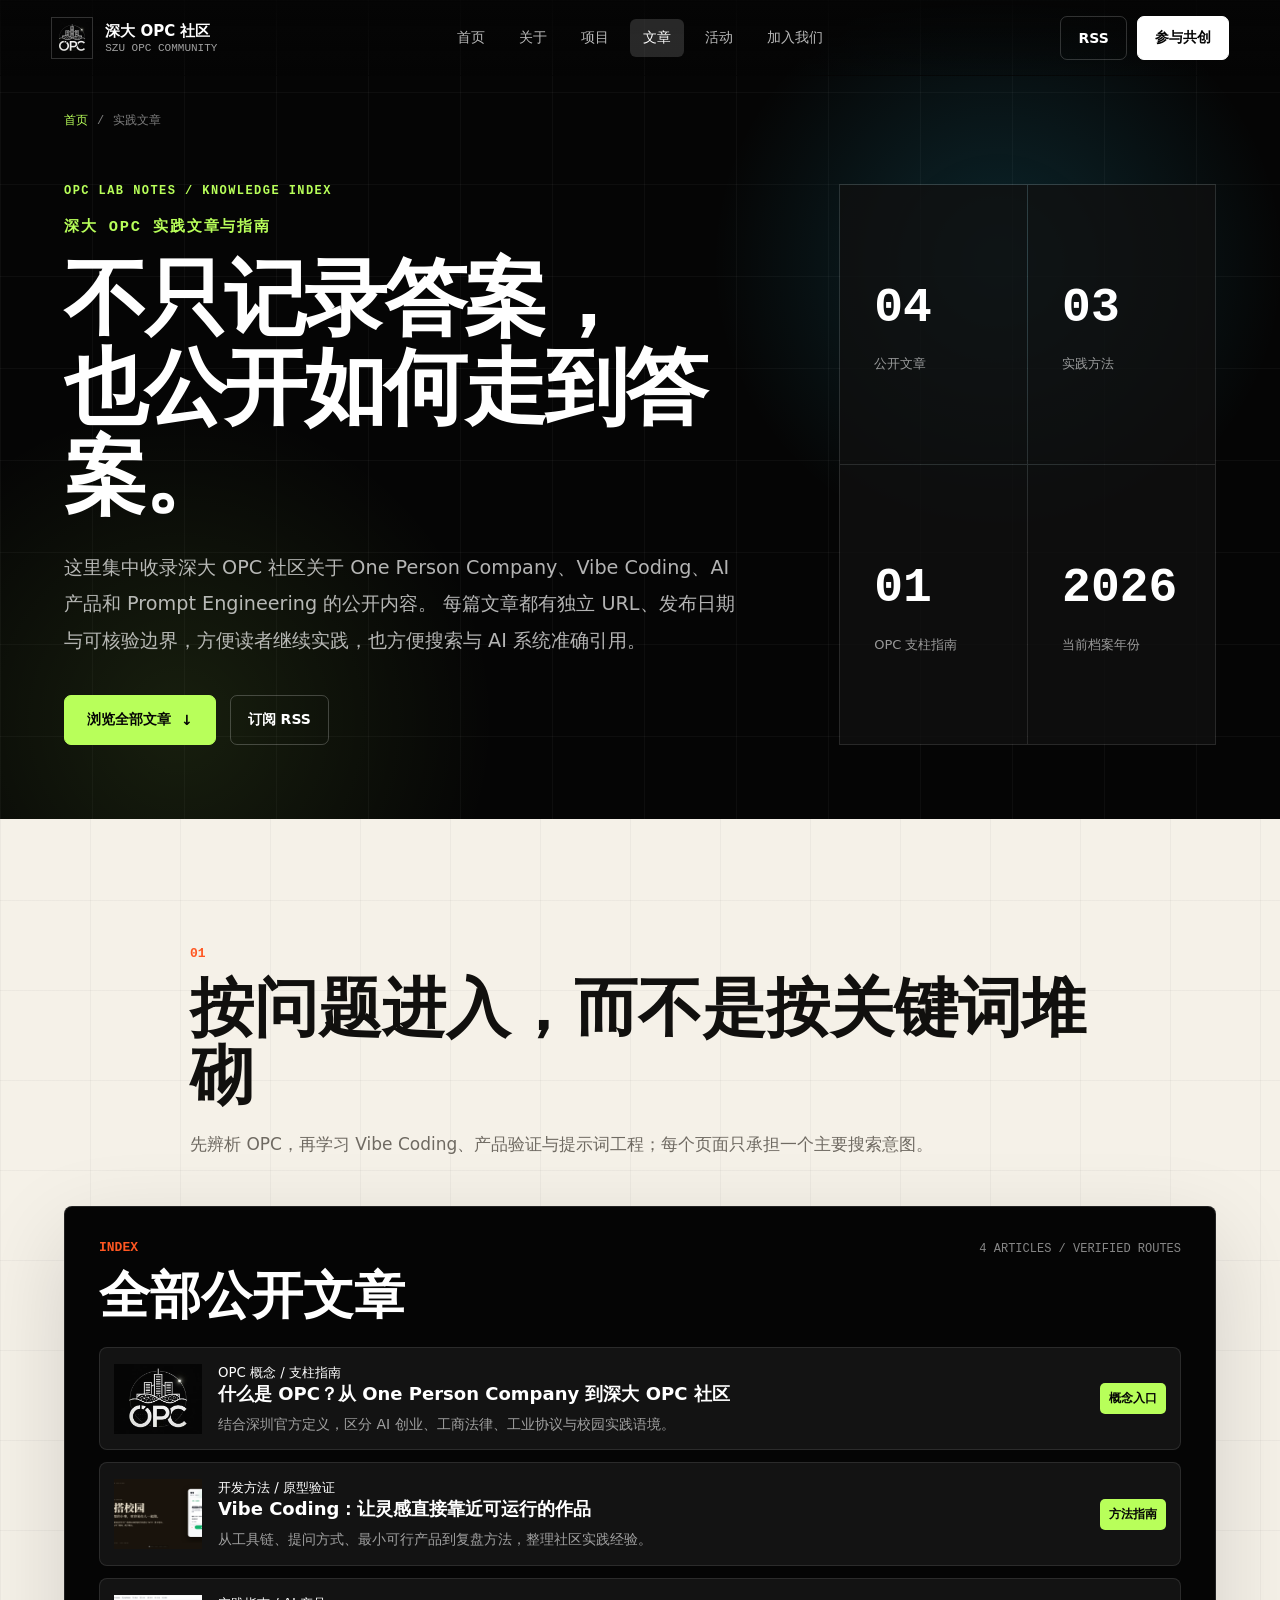
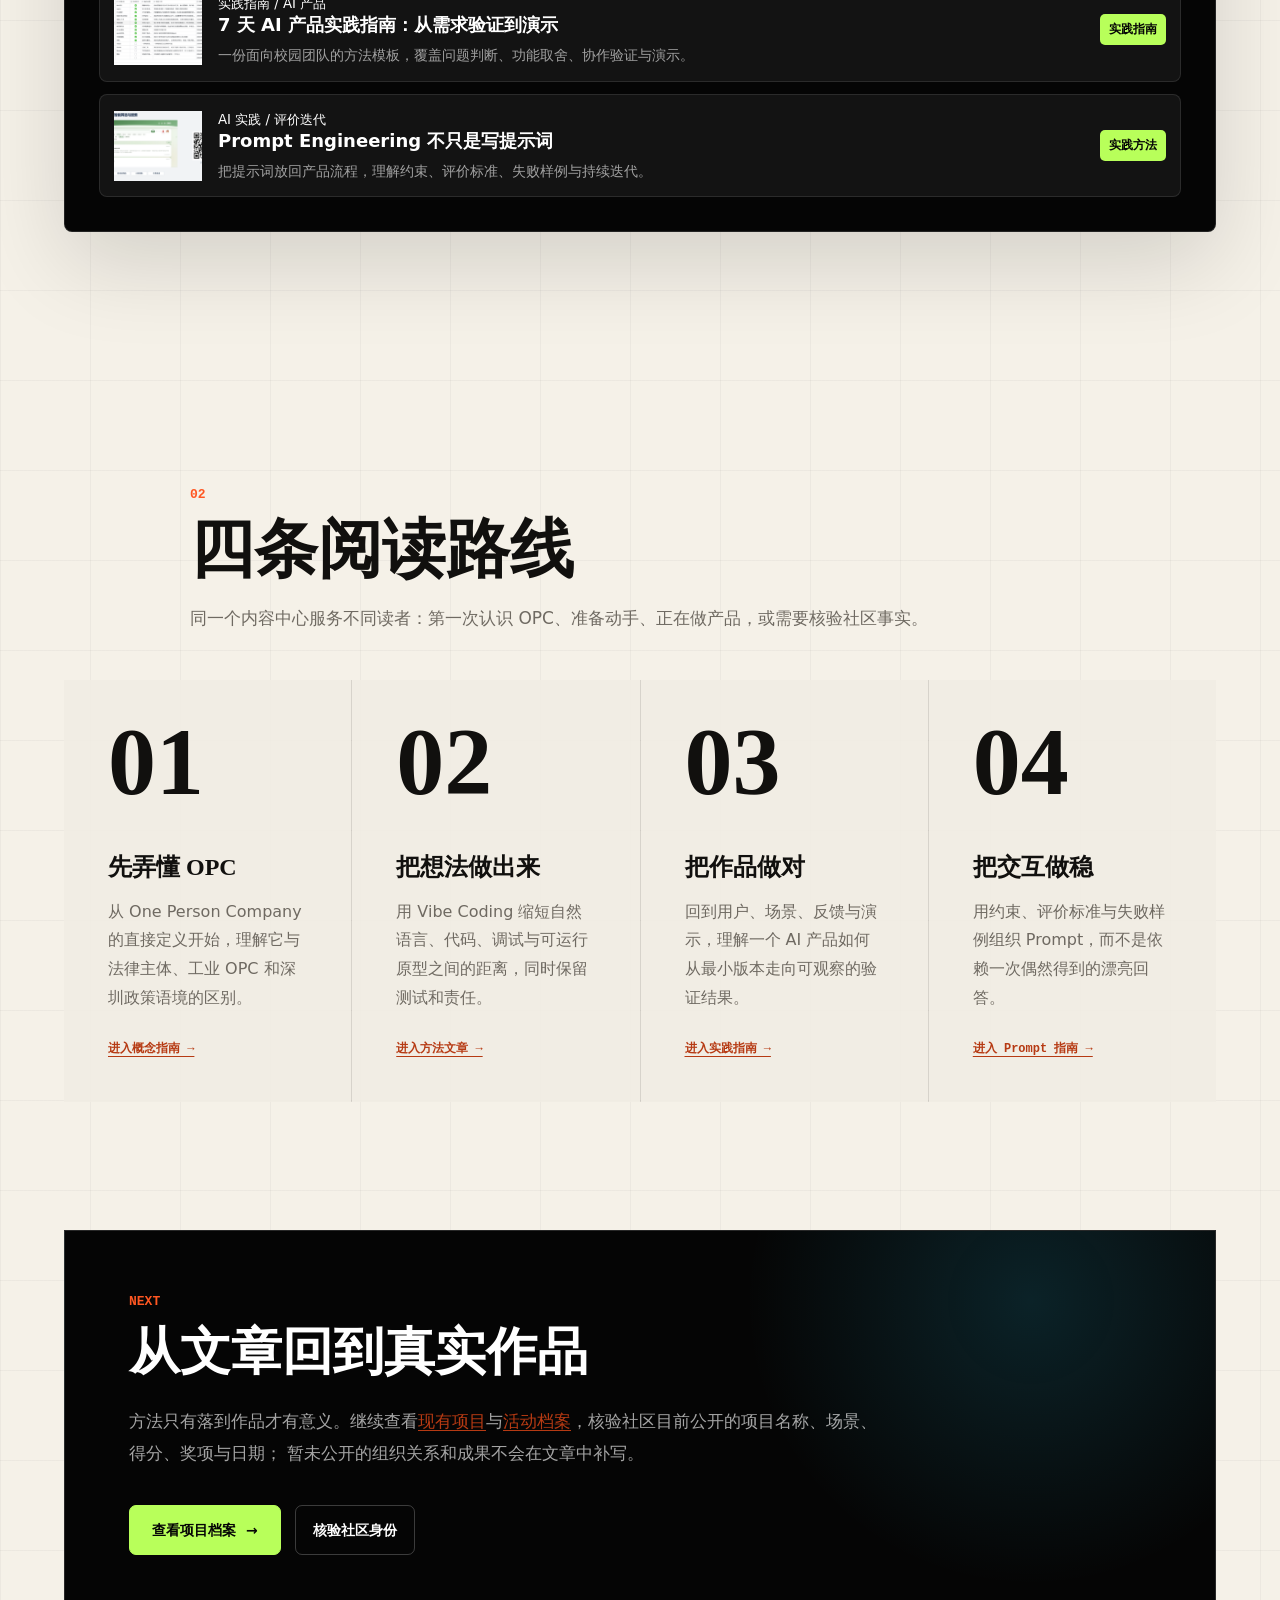
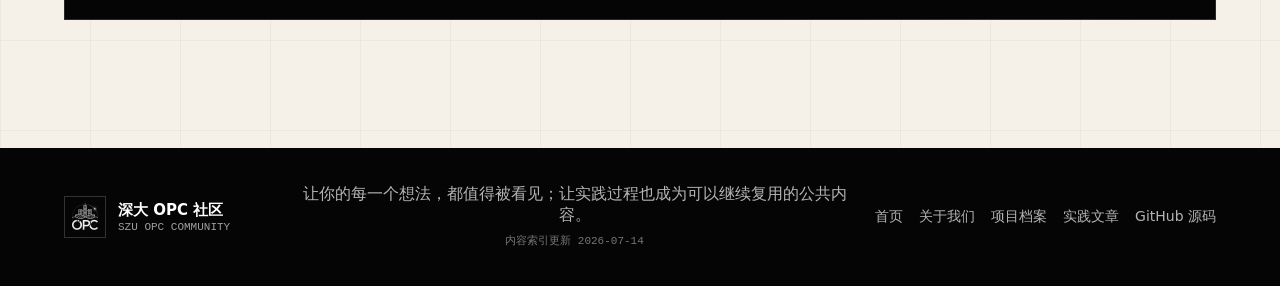
==== articles/index.html @ be935fa4 "feat: expand OPC content authority" ====
<!doctype html>
<html lang="zh-CN">
  <head>
    <meta charset="UTF-8" />
    <meta name="viewport" content="width=device-width, initial-scale=1.0" />
    <meta
      name="description"
      content="深大 OPC 社区实践文章与指南，集中收录 One Person Company、Vibe Coding、AI 产品实践、Prompt Engineering 与校园科创内容。"
    />
    <meta
      name="robots"
      content="index, follow, max-image-preview:large, max-snippet:-1, max-video-preview:-1"
    />
    <meta name="author" content="深大 OPC 社区" />
    <title>深大 OPC 实践文章｜One Person Company、Vibe Coding 与 AI 项目</title>
    <link rel="canonical" href="https://szu-opc.pages.dev/articles/" />
    <link rel="alternate" hreflang="zh-CN" href="https://szu-opc.pages.dev/articles/" />
    <link rel="alternate" hreflang="x-default" href="https://szu-opc.pages.dev/articles/" />
    <link rel="icon" href="../LOGO.jpg" type="image/jpeg" />
    <link rel="manifest" href="../manifest.webmanifest" />
    <link rel="alternate" type="application/rss+xml" title="深大 OPC 社区文章" href="../feed.xml" />

    <meta property="og:type" content="website" />
    <meta property="og:locale" content="zh_CN" />
    <meta property="og:site_name" content="深大 OPC 社区" />
    <meta property="og:title" content="深大 OPC 实践文章｜One Person Company、Vibe Coding 与 AI 项目" />
    <meta
      property="og:description"
      content="从 OPC 概念、Vibe Coding 方法到 AI 产品实践，按主题浏览深大 OPC 社区的可引用内容。"
    />
    <meta property="og:url" content="https://szu-opc.pages.dev/articles/" />
    <meta property="og:image" content="https://szu-opc.pages.dev/LOGO.jpg" />
    <meta property="og:image:width" content="640" />
    <meta property="og:image:height" content="640" />
    <meta property="og:image:alt" content="深大 OPC 社区品牌标识" />

    <meta name="twitter:card" content="summary" />
    <meta name="twitter:title" content="深大 OPC 实践文章与指南" />
    <meta
      name="twitter:description"
      content="One Person Company、Vibe Coding、AI 产品实践与 Prompt Engineering 的深大 OPC 内容中心。"
    />
    <meta name="twitter:image" content="https://szu-opc.pages.dev/LOGO.jpg" />
    <meta name="twitter:image:alt" content="深大 OPC 社区品牌标识" />

    <script type="application/ld+json">
      {
        "@context": "https://schema.org",
        "@graph": [
          {
            "@type": "Organization",
            "@id": "https://szu-opc.pages.dev/#organization",
            "name": "深大 OPC 社区",
            "alternateName": ["深圳大学 OPC 社区", "深大 OPC", "SZU OPC Community"],
            "url": "https://szu-opc.pages.dev/",
            "logo": {
              "@type": "ImageObject",
              "url": "https://szu-opc.pages.dev/LOGO.jpg",
              "width": 640,
              "height": 640
            }
          },
          {
            "@type": "WebSite",
            "@id": "https://szu-opc.pages.dev/#website",
            "url": "https://szu-opc.pages.dev/",
            "name": "深大 OPC 社区",
            "publisher": { "@id": "https://szu-opc.pages.dev/#organization" },
            "inLanguage": "zh-CN"
          },
          {
            "@type": "CollectionPage",
            "@id": "https://szu-opc.pages.dev/articles/#webpage",
            "url": "https://szu-opc.pages.dev/articles/",
            "name": "深大 OPC 实践文章｜One Person Company、Vibe Coding 与 AI 项目",
            "description": "深大 OPC 社区关于 OPC 概念、Vibe Coding、AI 产品和 Prompt Engineering 的文章索引。",
            "isPartOf": { "@id": "https://szu-opc.pages.dev/#website" },
            "about": { "@id": "https://szu-opc.pages.dev/#organization" },
            "mainEntity": { "@id": "https://szu-opc.pages.dev/articles/#article-list" },
            "breadcrumb": { "@id": "https://szu-opc.pages.dev/articles/#breadcrumb" },
            "dateModified": "2026-07-14",
            "inLanguage": "zh-CN"
          },
          {
            "@type": "ItemList",
            "@id": "https://szu-opc.pages.dev/articles/#article-list",
            "name": "深大 OPC 社区公开文章",
            "numberOfItems": 4,
            "itemListOrder": "https://schema.org/ItemListOrderDescending",
            "itemListElement": [
              {
                "@type": "ListItem",
                "position": 1,
                "url": "https://szu-opc.pages.dev/articles/what-is-opc",
                "name": "什么是 OPC？从 One Person Company 到深大 OPC 社区"
              },
              {
                "@type": "ListItem",
                "position": 2,
                "url": "https://szu-opc.pages.dev/articles/vibe-coding",
                "name": "Vibe Coding：让灵感直接靠近可运行的作品"
              },
              {
                "@type": "ListItem",
                "position": 3,
                "url": "https://szu-opc.pages.dev/articles/ai-product-7-days",
                "name": "7 天 AI 产品实践指南：从需求验证到演示"
              },
              {
                "@type": "ListItem",
                "position": 4,
                "url": "https://szu-opc.pages.dev/articles/prompt-engineering",
                "name": "Prompt Engineering 不只是写提示词"
              }
            ]
          },
          {
            "@type": "BreadcrumbList",
            "@id": "https://szu-opc.pages.dev/articles/#breadcrumb",
            "itemListElement": [
              {
                "@type": "ListItem",
                "position": 1,
                "name": "首页",
                "item": "https://szu-opc.pages.dev/"
              },
              {
                "@type": "ListItem",
                "position": 2,
                "name": "实践文章",
                "item": "https://szu-opc.pages.dev/articles/"
              }
            ]
          }
        ]
      }
    </script>
    <link rel="stylesheet" href="../styles.css" />
  </head>
  <body>
    <a class="skip-link" href="#main-content">跳到主要内容</a>

    <header class="site-header subpage-header" data-elevated="false">
      <a class="brand" href="../" aria-label="返回深大 OPC 社区首页">
        <img src="../LOGO.jpg" alt="深大 OPC 社区 Logo" width="640" height="640" loading="eager" decoding="async" />
        <span>
          <strong>深大 OPC 社区</strong>
          <small>SZU OPC Community</small>
        </span>
      </a>
      <nav class="desktop-nav" aria-label="主导航">
        <a href="../">首页</a>
        <a href="../about">关于</a>
        <a href="../projects">项目</a>
        <a href="./" aria-current="page">文章</a>
        <a href="../events/szu-vibe-coding-hackathon-2026">活动</a>
        <a href="../#join">加入我们</a>
      </nav>
      <div class="header-actions">
        <a class="ghost-button" href="../feed.xml">RSS</a>
        <a class="solid-button" href="../#join">参与共创</a>
        <button class="menu-button" type="button" aria-label="打开菜单" data-menu-button>
          <span></span>
          <span></span>
        </button>
      </div>
    </header>

    <aside class="mobile-panel" aria-hidden="true" data-mobile-panel>
      <a href="../">首页</a>
      <a href="../about">关于深大 OPC</a>
      <a href="../projects">项目展示</a>
      <a href="./" aria-current="page">实践文章</a>
      <a href="../events/szu-vibe-coding-hackathon-2026">活动档案</a>
      <a href="../#join">加入我们</a>
    </aside>

    <main class="subpage-main" id="main-content">
      <section class="subpage-hero section-dark">
        <div class="content-shell">
          <nav class="breadcrumb" aria-label="面包屑导航">
            <a href="../">首页</a>
            <span aria-hidden="true">/</span>
            <span aria-current="page">实践文章</span>
          </nav>

          <div class="subpage-hero-grid">
            <div class="subpage-hero-copy reveal">
              <p class="hero-eyebrow">OPC LAB NOTES / KNOWLEDGE INDEX</p>
              <h1>
                <span class="subpage-title-label">深大 OPC 实践文章与指南</span>
                不只记录答案，<br />也公开如何走到答案。
              </h1>
              <p>
                这里集中收录深大 OPC 社区关于 One Person Company、Vibe Coding、AI 产品和 Prompt Engineering 的公开内容。
                每篇文章都有独立 URL、发布日期与可核验边界，方便读者继续实践，也方便搜索与 AI 系统准确引用。
              </p>
              <div class="hero-actions">
                <a class="primary-cta" href="#article-list">浏览全部文章 <span aria-hidden="true">↓</span></a>
                <a class="secondary-cta" href="../feed.xml">订阅 RSS</a>
              </div>
            </div>

            <dl class="hero-stats fact-grid reveal" aria-label="内容中心数据">
              <div><dt>04</dt><dd>公开文章</dd></div>
              <div><dt>03</dt><dd>实践方法</dd></div>
              <div><dt>01</dt><dd>OPC 支柱指南</dd></div>
              <div><dt>2026</dt><dd>当前档案年份</dd></div>
            </dl>
          </div>
        </div>
      </section>

      <section class="section content-shell" id="article-list" aria-labelledby="article-list-heading">
        <div class="section-heading reveal">
          <span class="section-number">01</span>
          <h2 id="article-list-heading">按问题进入，而不是按关键词堆砌</h2>
          <p>先辨析 OPC，再学习 Vibe Coding、产品验证与提示词工程；每个页面只承担一个主要搜索意图。</p>
        </div>

        <div class="posts-panel article-index-panel reveal">
          <div class="panel-heading">
            <div>
              <span class="section-number">INDEX</span>
              <h2>全部公开文章</h2>
            </div>
            <span class="panel-label">4 ARTICLES / VERIFIED ROUTES</span>
          </div>
          <div class="post-list">
            <article>
              <a class="post-card" href="./what-is-opc">
                <img src="../LOGO.jpg" alt="什么是 OPC 概念指南封面" width="640" height="640" loading="lazy" decoding="async" />
                <div>
                  <small>OPC 概念 / 支柱指南</small>
                  <h3>什么是 OPC？从 One Person Company 到深大 OPC 社区</h3>
                  <p>结合深圳官方定义，区分 AI 创业、工商法律、工业协议与校园实践语境。</p>
                </div>
                <span class="post-detail-link">概念入口</span>
              </a>
            </article>
            <article>
              <a class="post-card" href="./vibe-coding">
                <img src="../assets/project-justice.png" alt="Vibe Coding 实践文章配图" width="1080" height="608" loading="lazy" decoding="async" />
                <div>
                  <small>开发方法 / 原型验证</small>
                  <h3>Vibe Coding：让灵感直接靠近可运行的作品</h3>
                  <p>从工具链、提问方式、最小可行产品到复盘方法，整理社区实践经验。</p>
                </div>
                <span class="post-detail-link">方法指南</span>
              </a>
            </article>
            <article>
              <a class="post-card" href="./ai-product-7-days">
                <img src="../assets/project-hackathon-overview.png" alt="7 天 AI 产品实践指南配图" width="1080" height="611" loading="lazy" decoding="async" />
                <div>
                  <small>实践指南 / AI 产品</small>
                  <h3>7 天 AI 产品实践指南：从需求验证到演示</h3>
                  <p>一份面向校园团队的方法模板，覆盖问题判断、功能取舍、协作验证与演示。</p>
                </div>
                <span class="post-detail-link">实践指南</span>
              </a>
            </article>
            <article>
              <a class="post-card" href="./prompt-engineering">
                <img src="../assets/project-rss.png" alt="Prompt Engineering 实践文章配图" width="1080" height="571" loading="lazy" decoding="async" />
                <div>
                  <small>AI 实践 / 评价迭代</small>
                  <h3>Prompt Engineering 不只是写提示词</h3>
                  <p>把提示词放回产品流程，理解约束、评价标准、失败样例与持续迭代。</p>
                </div>
                <span class="post-detail-link">实践方法</span>
              </a>
            </article>
          </div>
        </div>
      </section>

      <section class="section content-shell" aria-labelledby="route-heading">
        <div class="section-heading reveal">
          <span class="section-number">02</span>
          <h2 id="route-heading">四条阅读路线</h2>
          <p>同一个内容中心服务不同读者：第一次认识 OPC、准备动手、正在做产品，或需要核验社区事实。</p>
        </div>
        <div class="meaning-grid route-grid reveal">
          <article>
            <span>01</span>
            <h3>先弄懂 OPC</h3>
            <p>从 One Person Company 的直接定义开始，理解它与法律主体、工业 OPC 和深圳政策语境的区别。</p>
            <a href="./what-is-opc">进入概念指南 →</a>
          </article>
          <article>
            <span>02</span>
            <h3>把想法做出来</h3>
            <p>用 Vibe Coding 缩短自然语言、代码、调试与可运行原型之间的距离，同时保留测试和责任。</p>
            <a href="./vibe-coding">进入方法文章 →</a>
          </article>
          <article>
            <span>03</span>
            <h3>把作品做对</h3>
            <p>回到用户、场景、反馈与演示，理解一个 AI 产品如何从最小版本走向可观察的验证结果。</p>
            <a href="./ai-product-7-days">进入实践指南 →</a>
          </article>
          <article>
            <span>04</span>
            <h3>把交互做稳</h3>
            <p>用约束、评价标准与失败样例组织 Prompt，而不是依赖一次偶然得到的漂亮回答。</p>
            <a href="./prompt-engineering">进入 Prompt 指南 →</a>
          </article>
        </div>
      </section>

      <section class="section content-shell subpage-cta" aria-labelledby="evidence-heading">
        <div class="editorial-content reveal">
          <span class="section-number">NEXT</span>
          <h2 id="evidence-heading">从文章回到真实作品</h2>
          <p>
            方法只有落到作品才有意义。继续查看<a href="../projects">现有项目</a>与<a href="../events/szu-vibe-coding-hackathon-2026">活动档案</a>，核验社区目前公开的项目名称、场景、得分、奖项与日期；
            暂未公开的组织关系和成果不会在文章中补写。
          </p>
          <div class="hero-actions">
            <a class="primary-cta" href="../projects">查看项目档案 <span aria-hidden="true">→</span></a>
            <a class="secondary-cta" href="../about">核验社区身份</a>
          </div>
        </div>
      </section>
    </main>

    <footer class="site-footer">
      <a class="brand footer-brand" href="../" aria-label="返回深大 OPC 社区首页">
        <img src="../LOGO.jpg" alt="深大 OPC 社区 Logo" width="640" height="640" loading="lazy" decoding="async" />
        <span>
          <strong>深大 OPC 社区</strong>
          <small>SZU OPC Community</small>
        </span>
      </a>
      <p>
        让你的每一个想法，都值得被看见；让实践过程也成为可以继续复用的公共内容。<br />
        <small>内容索引更新 <time datetime="2026-07-14">2026-07-14</time></small>
      </p>
      <div class="footer-links">
        <a href="../">首页</a>
        <a href="../about">关于我们</a>
        <a href="../projects">项目档案</a>
        <a href="./" aria-current="page">实践文章</a>
        <a href="https://github.com/Magnum854/-OPC-" rel="external">GitHub 源码</a>
      </div>
    </footer>
    <script src="../script.js"></script>
  </body>
</html>
---- styles.css ----
:root {
  --black: #050505;
  --ink: #11100e;
  --graphite: #1e1e1e;
  --muted: #6f6a62;
  --paper: #f5f1e8;
  --paper-deep: #e8ded0;
  --white: #ffffff;
  --orange: #ff5722;
  --blue: #32d7ff;
  --green: #b8ff5a;
  --line: rgba(255, 255, 255, 0.16);
  --dark-line: rgba(5, 5, 5, 0.12);
  --shadow: 0 22px 70px rgba(0, 0, 0, 0.18);
  --serif: "Noto Serif SC", "Source Han Serif SC", "Songti SC", SimSun, serif;
  --sans: "Noto Sans SC", "Source Han Sans SC", "Microsoft YaHei", system-ui, sans-serif;
  --mono: "JetBrains Mono", "IBM Plex Mono", Consolas, monospace;
}

* {
  box-sizing: border-box;
}

html {
  scroll-behavior: smooth;
}

body {
  margin: 0;
  color: var(--ink);
  background: var(--paper);
  font-family: var(--sans);
  letter-spacing: 0;
}

body.modal-open {
  overflow: hidden;
}

a {
  color: inherit;
  text-decoration: none;
}

button,
input,
select,
textarea {
  font: inherit;
}

button {
  cursor: pointer;
}

svg {
  display: block;
  width: 20px;
  height: 20px;
  fill: none;
  stroke: currentColor;
  stroke-width: 1.8;
  stroke-linecap: round;
  stroke-linejoin: round;
}

.site-header {
  position: fixed;
  top: 0;
  left: 0;
  right: 0;
  z-index: 30;
  display: flex;
  align-items: center;
  justify-content: space-between;
  height: 76px;
  padding: 0 clamp(18px, 4vw, 56px);
  color: var(--white);
  background: linear-gradient(180deg, rgba(5, 5, 5, 0.82), rgba(5, 5, 5, 0.2));
  border-bottom: 1px solid transparent;
  transition: background 180ms ease, border-color 180ms ease, backdrop-filter 180ms ease;
}

.site-header[data-elevated="true"] {
  background: rgba(5, 5, 5, 0.88);
  border-color: rgba(255, 255, 255, 0.12);
  backdrop-filter: blur(18px);
}

.brand {
  display: inline-flex;
  align-items: center;
  gap: 12px;
  min-width: 210px;
}

.brand img {
  width: 42px;
  height: 42px;
  object-fit: cover;
  border: 1px solid rgba(255, 255, 255, 0.18);
  background: var(--black);
}

.brand span {
  display: grid;
  gap: 2px;
}

.brand strong {
  font-size: 15px;
  font-weight: 650;
}

.brand small {
  color: rgba(255, 255, 255, 0.62);
  font: 11px/1 var(--mono);
  text-transform: uppercase;
}

.desktop-nav {
  display: flex;
  align-items: center;
  gap: 8px;
  color: rgba(255, 255, 255, 0.72);
  font-size: 14px;
}

.desktop-nav a {
  padding: 10px 13px;
  border-radius: 6px;
  transition: color 160ms ease, background 160ms ease;
}

.desktop-nav a:hover {
  color: var(--white);
  background: rgba(255, 255, 255, 0.08);
}

.desktop-nav a.active {
  color: var(--white);
  background: rgba(255, 255, 255, 0.14);
}

.header-actions {
  display: flex;
  align-items: center;
  justify-content: flex-end;
  gap: 10px;
  min-width: 210px;
}

.icon-button,
.menu-button {
  display: inline-grid;
  place-items: center;
  width: 42px;
  height: 42px;
  color: var(--white);
  background: rgba(255, 255, 255, 0.08);
  border: 1px solid rgba(255, 255, 255, 0.14);
  border-radius: 7px;
}

.ghost-button,
.solid-button,
.primary-cta,
.secondary-cta {
  display: inline-flex;
  align-items: center;
  justify-content: center;
  gap: 10px;
  min-height: 44px;
  padding: 0 17px;
  border-radius: 7px;
  font-size: 14px;
  font-weight: 650;
  white-space: nowrap;
  transition: transform 160ms ease, background 160ms ease, color 160ms ease, border-color 160ms ease;
}

.ghost-button {
  color: var(--white);
  border: 1px solid rgba(255, 255, 255, 0.18);
}

.solid-button,
.primary-cta {
  color: var(--black);
  background: var(--white);
  border: 1px solid var(--white);
}

.primary-cta:hover,
.secondary-cta:hover,
.solid-button:hover,
.ghost-button:hover {
  transform: translateY(-2px);
}

.primary-cta {
  min-height: 50px;
  padding: 0 22px;
  background: var(--green);
  border-color: var(--green);
}

.primary-cta.compact {
  min-height: 42px;
  padding: 0 15px;
  border: 0;
}

.secondary-cta {
  color: var(--white);
  border: 1px solid rgba(255, 255, 255, 0.22);
}

.secondary-cta.dark {
  color: var(--ink);
  border-color: var(--dark-line);
}

.menu-button {
  display: none;
  gap: 5px;
}

.menu-button span {
  display: block;
  width: 18px;
  height: 2px;
  background: currentColor;
}

.mobile-panel {
  position: fixed;
  top: 82px;
  left: 16px;
  right: 16px;
  z-index: 25;
  display: none;
  padding: 18px;
  color: var(--white);
  background: rgba(5, 5, 5, 0.94);
  border: 1px solid rgba(255, 255, 255, 0.14);
  border-radius: 8px;
  box-shadow: var(--shadow);
}

.mobile-panel a {
  display: block;
  padding: 14px 4px;
  border-bottom: 1px solid rgba(255, 255, 255, 0.1);
}

.mobile-panel a.active {
  color: var(--green);
  background: rgba(184, 255, 90, 0.08);
}

.mobile-panel a:last-child {
  border-bottom: 0;
}

.mobile-panel.open {
  display: block;
}

.section-dark {
  color: var(--white);
  background: var(--black);
}

.hero {
  position: relative;
  min-height: 100vh;
  overflow: hidden;
  padding: 124px clamp(18px, 5vw, 72px) 64px;
}

.hero::before {
  content: "";
  position: absolute;
  inset: 0;
  background:
    radial-gradient(circle at 78% 28%, rgba(50, 215, 255, 0.18), transparent 25%),
    radial-gradient(circle at 22% 72%, rgba(255, 87, 34, 0.11), transparent 28%),
    linear-gradient(rgba(255, 255, 255, 0.035) 1px, transparent 1px),
    linear-gradient(90deg, rgba(255, 255, 255, 0.035) 1px, transparent 1px);
  background-size: auto, auto, 92px 92px, 92px 92px;
  opacity: 0.85;
}

.network-canvas {
  position: absolute;
  inset: 0;
  width: 100%;
  height: 100%;
  opacity: 0.58;
}

.hero-grid {
  position: relative;
  z-index: 2;
  display: grid;
  grid-template-columns: minmax(0, 1fr) minmax(300px, 0.72fr);
  align-items: center;
  gap: clamp(34px, 7vw, 100px);
  max-width: 1320px;
  min-height: calc(100vh - 188px);
  margin: 0 auto;
}

.hero-copy h1 {
  max-width: 760px;
  margin: 0;
  font: 700 clamp(48px, 6.8vw, 98px) / 1.02 var(--serif);
}

.hero-eyebrow {
  margin: 0 0 18px !important;
  color: var(--green) !important;
  font: 700 12px/1.3 var(--mono) !important;
  letter-spacing: 0.12em;
  text-transform: uppercase;
}

.hero-copy h1 span {
  display: block;
  white-space: nowrap;
}

.hero-copy h1 .hero-brand-line {
  margin-bottom: 14px;
  color: var(--green);
  font: 700 0.36em/1.1 var(--mono);
  letter-spacing: 0.06em;
}

.hero-copy p {
  max-width: 720px;
  margin: 28px 0 0;
  color: rgba(255, 255, 255, 0.76);
  font-size: clamp(17px, 1.5vw, 21px);
  line-height: 1.9;
}

.hero-actions {
  display: flex;
  flex-wrap: wrap;
  gap: 14px;
  margin-top: 36px;
}

.hero-stats {
  display: grid;
  grid-template-columns: repeat(4, minmax(92px, 1fr));
  gap: 1px;
  max-width: 680px;
  margin: 58px 0 0;
  padding: 1px;
  background: rgba(255, 255, 255, 0.13);
}

.hero-stats div {
  padding: 18px;
  background: rgba(5, 5, 5, 0.72);
}

.hero-stats dt {
  font: 700 27px/1 var(--mono);
}

.hero-stats dd {
  margin: 8px 0 0;
  color: rgba(255, 255, 255, 0.56);
  font-size: 13px;
}

.hero-copy .stats-source {
  margin: 12px 0 0;
  color: rgba(255, 255, 255, 0.48);
  font: 11px/1.5 var(--mono);
}

.hero-mark {
  position: relative;
  display: grid;
  place-items: center;
  min-height: 480px;
}

.hero-mark img {
  position: relative;
  z-index: 4;
  width: min(74vw, 360px);
  height: min(74vw, 360px);
  object-fit: cover;
  border: 1px solid rgba(255, 255, 255, 0.16);
  box-shadow: 0 0 90px rgba(255, 255, 255, 0.08);
}

.orbit {
  position: absolute;
  border: 1px solid rgba(255, 255, 255, 0.22);
  border-radius: 50%;
  transform: rotate(-18deg);
}

.orbit-one {
  width: 480px;
  height: 240px;
  animation: orbitDrift 12s linear infinite;
}

.orbit-two {
  width: 360px;
  height: 580px;
  border-color: rgba(50, 215, 255, 0.22);
  animation: orbitDrift 16s linear infinite reverse;
}

.intro-strip {
  display: grid;
  grid-template-columns: 0.72fr 1.6fr auto;
  align-items: center;
  gap: 24px;
  padding: 24px clamp(18px, 5vw, 72px);
  background: var(--green);
}

.intro-strip p {
  margin: 0;
  font: 13px/1 var(--mono);
}

.intro-strip strong {
  font: 600 clamp(18px, 2.3vw, 31px) / 1.25 var(--serif);
}

.intro-strip a {
  padding: 12px 15px;
  color: var(--white);
  background: var(--black);
  border-radius: 6px;
  font-size: 14px;
}

.section {
  padding: clamp(76px, 10vw, 136px) clamp(18px, 5vw, 72px);
}

.paper-section {
  position: relative;
  overflow: hidden;
  background:
    radial-gradient(circle at 8% 28%, rgba(255, 87, 34, 0.12), transparent 26%),
    linear-gradient(rgba(5, 5, 5, 0.05) 1px, transparent 1px),
    linear-gradient(90deg, rgba(5, 5, 5, 0.05) 1px, transparent 1px),
    var(--paper);
  background-size: auto, 86px 86px, 86px 86px, auto;
}

.section-heading {
  max-width: 900px;
  margin: 0 auto 46px;
}

.section-number {
  display: block;
  margin-bottom: 15px;
  color: var(--orange);
  font: 700 13px/1 var(--mono);
}

.section-heading h2,
.board-top h2,
.panel-heading h2,
.join-copy h2 {
  margin: 0;
  font: 700 clamp(35px, 5vw, 72px) / 1.05 var(--serif);
}

.section-heading p,
.board-top p,
.join-copy p {
  max-width: 760px;
  margin: 18px 0 0;
  color: var(--muted);
  font-size: 17px;
  line-height: 1.9;
}

.section-text-link {
  display: inline-flex;
  align-items: center;
  gap: 8px;
  margin-top: 18px;
  color: var(--orange);
  font-weight: 700;
}

.entity-profile {
  display: grid;
  grid-template-columns: minmax(0, 1.2fr) minmax(360px, 0.8fr);
  gap: 1px;
  max-width: 1180px;
  margin: 0 auto 1px;
  background: var(--dark-line);
  border: 1px solid var(--dark-line);
}

.entity-answer,
.entity-profile dl {
  margin: 0;
  padding: clamp(26px, 4vw, 46px);
  background: rgba(255, 255, 255, 0.55);
}

.entity-answer > span {
  display: block;
  margin-bottom: 22px;
  color: var(--orange);
  font: 700 12px/1 var(--mono);
  letter-spacing: 0.08em;
  text-transform: uppercase;
}

.entity-answer p {
  max-width: 680px;
  margin: 0;
  font: 500 clamp(21px, 2.5vw, 34px)/1.55 var(--serif);
}

.entity-answer strong {
  font-weight: 800;
}

.entity-profile dl {
  display: grid;
  gap: 0;
}

.entity-profile dl div {
  display: grid;
  grid-template-columns: 112px 1fr;
  gap: 16px;
  padding: 14px 0;
  border-bottom: 1px solid var(--dark-line);
}

.entity-profile dl div:first-child {
  padding-top: 0;
}

.entity-profile dl div:last-child {
  padding-bottom: 0;
  border-bottom: 0;
}

.entity-profile dt {
  color: var(--muted);
  font: 12px/1.6 var(--mono);
}

.entity-profile dd {
  margin: 0;
  line-height: 1.6;
}

.entity-profile > a {
  grid-column: 1 / -1;
  display: flex;
  justify-content: space-between;
  padding: 17px 20px;
  color: var(--white);
  background: var(--black);
  font: 700 13px/1.3 var(--mono);
}

.meaning-grid {
  display: grid;
  grid-template-columns: repeat(3, 1fr);
  gap: 1px;
  max-width: 1180px;
  margin: 0 auto;
  background: var(--dark-line);
}

.meaning-grid article {
  min-height: 300px;
  padding: clamp(24px, 4vw, 44px);
  background: rgba(245, 241, 232, 0.88);
}

.meaning-grid span {
  display: block;
  margin-bottom: 52px;
  font: 700 96px/0.8 var(--serif);
}

.meaning-grid h3 {
  margin: 0;
  font: 700 24px/1.2 var(--serif);
}

.meaning-grid p {
  margin: 16px 0 0;
  color: var(--muted);
  line-height: 1.8;
}

.route-grid {
  grid-template-columns: repeat(4, minmax(0, 1fr));
}

.route-grid article {
  display: flex;
  flex-direction: column;
}

.route-grid a {
  margin-top: auto;
  padding-top: 28px;
  color: #b63a13;
  font: 750 12px/1.4 var(--mono);
  text-decoration: underline;
  text-decoration-thickness: 1px;
  text-underline-offset: 4px;
}

.flow-section {
  color: var(--white);
  background: var(--black);
}

.flow-section .section-heading p {
  color: rgba(255, 255, 255, 0.62);
}

.flow-line {
  display: grid;
  grid-template-columns: repeat(4, 1fr);
  gap: 1px;
  max-width: 1240px;
  margin: 0 auto;
  padding-left: 0;
  background: rgba(255, 255, 255, 0.16);
}

.flow-line article {
  position: relative;
  min-height: 330px;
  padding: 32px;
  background:
    linear-gradient(180deg, rgba(255, 255, 255, 0.055), rgba(255, 255, 255, 0.01)),
    var(--black);
}

.flow-line article::after {
  content: "";
  position: absolute;
  top: 32px;
  right: 32px;
  width: 12px;
  height: 12px;
  background: var(--green);
  border-radius: 50%;
  box-shadow: 0 0 28px var(--green);
}

.flow-line small {
  color: var(--blue);
  font: 13px/1 var(--mono);
}

.flow-line h3 {
  margin: 110px 0 0;
  font: 700 26px/1.18 var(--serif);
}

.flow-line p {
  margin: 16px 0 0;
  color: rgba(255, 255, 255, 0.62);
  line-height: 1.8;
}

.board-section {
  background:
    radial-gradient(circle at 78% 12%, rgba(50, 215, 255, 0.12), transparent 28%),
    linear-gradient(180deg, var(--black), #10100f);
}

.board-shell {
  max-width: 1320px;
  margin: 0 auto;
  padding: clamp(20px, 3.3vw, 42px);
  color: var(--white);
  background:
    linear-gradient(rgba(255, 255, 255, 0.045) 1px, transparent 1px),
    linear-gradient(90deg, rgba(255, 255, 255, 0.045) 1px, transparent 1px),
    #111;
  background-size: 56px 56px;
  border: 1px solid rgba(255, 255, 255, 0.12);
  border-radius: 8px;
  box-shadow: var(--shadow);
}

.board-top {
  display: flex;
  align-items: flex-start;
  justify-content: space-between;
  gap: 24px;
  margin-bottom: 30px;
}

.board-top p {
  color: rgba(255, 255, 255, 0.62);
}

.board-controls {
  display: grid;
  grid-template-columns: 1fr minmax(260px, 380px);
  gap: 16px;
  margin-bottom: 18px;
}

.filter-tabs {
  display: flex;
  flex-wrap: wrap;
  gap: 8px;
}

.filter-tabs button,
.tag-cloud span,
.demand-tags span,
.status {
  min-height: 34px;
  padding: 8px 11px;
  color: rgba(255, 255, 255, 0.72);
  background: rgba(255, 255, 255, 0.06);
  border: 1px solid rgba(255, 255, 255, 0.12);
  border-radius: 6px;
  font-size: 13px;
}

.filter-tabs button.active {
  color: var(--black);
  background: var(--green);
  border-color: var(--green);
}

.search-box {
  display: flex;
  align-items: center;
  gap: 10px;
  height: 44px;
  padding: 0 13px;
  color: rgba(255, 255, 255, 0.58);
  background: rgba(255, 255, 255, 0.08);
  border: 1px solid rgba(255, 255, 255, 0.12);
  border-radius: 7px;
}

.search-box input {
  width: 100%;
  color: var(--white);
  background: transparent;
  border: 0;
  outline: 0;
}

.search-box input::placeholder {
  color: rgba(255, 255, 255, 0.38);
}

.board-layout {
  display: grid;
  grid-template-columns: minmax(0, 1fr) 320px;
  gap: 18px;
}

.demand-feed {
  display: grid;
  gap: 12px;
}

.demand-card {
  display: grid;
  grid-template-columns: 52px minmax(0, 1fr);
  gap: 18px;
  padding: 18px;
  background: rgba(255, 255, 255, 0.07);
  border: 1px solid rgba(255, 255, 255, 0.12);
  border-radius: 8px;
  transition: transform 160ms ease, border-color 160ms ease, background 160ms ease;
}

.demand-card:hover {
  transform: translateY(-2px);
  border-color: rgba(184, 255, 90, 0.36);
  background: rgba(255, 255, 255, 0.1);
}

.vote-box {
  display: grid;
  justify-items: center;
  align-content: start;
  gap: 7px;
  color: rgba(255, 255, 255, 0.66);
  font: 700 13px/1 var(--mono);
}

.vote-box button {
  display: grid;
  place-items: center;
  width: 34px;
  height: 34px;
  color: inherit;
  background: rgba(255, 255, 255, 0.07);
  border: 1px solid rgba(255, 255, 255, 0.1);
  border-radius: 6px;
}

.vote-box button.liked {
  color: var(--black);
  background: var(--green);
}

.vote-box svg {
  width: 17px;
  height: 17px;
}

.demand-card h3 {
  margin: 0;
  font-size: 20px;
  line-height: 1.35;
}

.demand-card p {
  margin: 9px 0 0;
  color: rgba(255, 255, 255, 0.62);
  line-height: 1.7;
}

.demand-meta {
  display: flex;
  flex-wrap: wrap;
  gap: 10px;
  margin-top: 14px;
  color: rgba(255, 255, 255, 0.52);
  font-size: 13px;
}

.demand-tags {
  display: flex;
  flex-wrap: wrap;
  gap: 7px;
  margin-top: 15px;
}

.demand-tags span {
  min-height: auto;
  color: var(--green);
  background: rgba(184, 255, 90, 0.08);
  border-color: rgba(184, 255, 90, 0.18);
}

.board-sidebar {
  display: grid;
  align-content: start;
  gap: 14px;
}

.board-sidebar section {
  padding: 18px;
  background: rgba(255, 255, 255, 0.07);
  border: 1px solid rgba(255, 255, 255, 0.12);
  border-radius: 8px;
}

.board-sidebar h3 {
  margin: 0 0 14px;
  font-size: 17px;
}

.board-sidebar ol {
  display: grid;
  gap: 12px;
  margin: 0;
  padding-left: 18px;
  color: rgba(255, 255, 255, 0.68);
  line-height: 1.55;
}

.tag-cloud {
  display: flex;
  flex-wrap: wrap;
  gap: 8px;
}

.notice p {
  margin: 0;
  color: rgba(255, 255, 255, 0.62);
  line-height: 1.7;
}

.project-section {
  background: var(--paper);
}

.project-rail {
  display: grid;
  grid-template-columns: repeat(2, minmax(0, 1fr));
  gap: 22px;
  max-width: 1240px;
  margin: 0 auto;
}

.project-card {
  display: grid;
  grid-template-rows: auto 1fr;
  overflow: hidden;
  background: var(--white);
  border: 1px solid var(--dark-line);
  border-radius: 8px;
}

.project-card > div:last-child {
  padding: 22px;
}

.project-card small {
  color: var(--orange);
  font: 700 12px/1 var(--mono);
}

.project-card h3 {
  margin: 12px 0 0;
  font: 700 24px/1.22 var(--serif);
}

.project-card p {
  margin: 12px 0 0;
  color: var(--muted);
  line-height: 1.75;
}

.project-card footer {
  display: flex;
  flex-wrap: wrap;
  gap: 8px;
  margin-top: 22px;
}

.project-card footer span {
  padding: 7px 9px;
  background: var(--paper);
  border: 1px solid var(--dark-line);
  border-radius: 5px;
  font-size: 12px;
}

.project-visual {
  position: relative;
  display: grid;
  place-items: center;
  overflow: hidden;
  aspect-ratio: 16 / 9;
  min-height: 0;
  margin: 0;
}

.project-visual span {
  position: absolute;
  top: 18px;
  left: 18px;
  z-index: 2;
  padding: 8px 10px;
  color: var(--white);
  background: rgba(5, 5, 5, 0.76);
  border: 1px solid rgba(255, 255, 255, 0.18);
  border-radius: 5px;
  font: 700 14px/1 var(--mono);
}

.photo-visual {
  background: var(--black);
}

.project-visual img {
  width: 100%;
  height: 100%;
  object-fit: contain;
  transition: transform 220ms ease;
}

.project-card:hover .project-visual img {
  transform: scale(1.035);
}

.content-events {
  display: grid;
  grid-template-columns: 1.15fr 0.85fr;
  gap: 22px;
  background: var(--black);
}

.posts-panel,
.events-panel {
  min-width: 0;
  padding: clamp(20px, 3vw, 34px);
  color: var(--white);
  background: rgba(255, 255, 255, 0.06);
  border: 1px solid rgba(255, 255, 255, 0.12);
  border-radius: 8px;
}

.article-index-panel {
  background: var(--black);
  box-shadow: 0 30px 90px rgba(5, 5, 5, 0.14);
}

.panel-heading {
  display: flex;
  align-items: flex-start;
  justify-content: space-between;
  gap: 18px;
  margin-bottom: 24px;
}

.panel-heading h2 {
  font-size: clamp(31px, 4vw, 54px);
}

.panel-heading a {
  color: var(--green);
  font-size: 14px;
}

.panel-label {
  color: rgba(255, 255, 255, 0.52);
  font: 12px/1.4 var(--mono);
}

.post-list,
.event-list {
  display: grid;
  gap: 12px;
}

.post-card {
  display: grid;
  grid-template-columns: 88px 1fr auto;
  gap: 16px;
  align-items: center;
  padding: 14px;
  background: rgba(255, 255, 255, 0.06);
  border: 1px solid rgba(255, 255, 255, 0.1);
  border-radius: 8px;
  cursor: default;
  transition: transform 160ms ease, border-color 160ms ease, background 160ms ease;
}

.post-card:hover,
.post-card:focus-visible {
  transform: translateY(-2px);
  border-color: rgba(184, 255, 90, 0.42);
  background: rgba(255, 255, 255, 0.1);
  outline: none;
}

.post-list img {
  width: 88px;
  height: 70px;
  object-fit: cover;
}

.post-list h3,
.event-list h3 {
  margin: 0;
  font-size: 18px;
}

.post-list p,
.event-list p {
  margin: 8px 0 0;
  color: rgba(255, 255, 255, 0.6);
  line-height: 1.55;
  font-size: 14px;
}

.post-detail-link {
  padding: 7px 9px;
  color: var(--black);
  background: var(--green);
  border-radius: 5px;
  font-size: 12px;
  font-weight: 750;
  white-space: nowrap;
}

.event-list article {
  display: grid;
  grid-template-columns: 58px 1fr auto;
  gap: 16px;
  align-items: center;
  padding: 16px;
  background: rgba(255, 255, 255, 0.06);
  border: 1px solid rgba(255, 255, 255, 0.1);
  border-radius: 8px;
  cursor: pointer;
  transition: transform 160ms ease, border-color 160ms ease, background 160ms ease;
}

.event-list article:hover,
.event-list article:focus-visible {
  transform: translateY(-2px);
  border-color: rgba(184, 255, 90, 0.42);
  background: rgba(255, 255, 255, 0.1);
  outline: none;
}

.event-empty {
  min-height: 242px;
  display: grid;
  align-content: center;
  padding: 22px;
  background: rgba(255, 255, 255, 0.04);
  border: 1px dashed rgba(255, 255, 255, 0.2);
  border-radius: 8px;
}

.event-empty h3 {
  margin: 0;
  font-size: 22px;
}

.event-empty p {
  margin: 10px 0 0;
  color: rgba(255, 255, 255, 0.6);
  line-height: 1.7;
}

.event-list time {
  display: grid;
  place-items: center;
  width: 58px;
  height: 58px;
  color: var(--ink);
  background: var(--green);
  border-radius: 6px;
  font-family: var(--mono);
}

.event-list time strong,
.event-list time span {
  display: block;
  line-height: 1;
}

.status.open {
  color: var(--black);
  background: var(--green);
  border-color: var(--green);
}

.status.soon {
  color: var(--white);
  background: rgba(50, 215, 255, 0.12);
  border-color: rgba(50, 215, 255, 0.22);
}

.status.archived {
  color: rgba(255, 255, 255, 0.74);
  background: rgba(255, 255, 255, 0.08);
  border-color: rgba(255, 255, 255, 0.18);
}

.join-section {
  background:
    radial-gradient(circle at 78% 22%, rgba(50, 215, 255, 0.14), transparent 23%),
    var(--paper);
}

.join-copy {
  max-width: 920px;
  margin: 0 auto 44px;
  text-align: center;
}

.join-copy p {
  margin-left: auto;
  margin-right: auto;
}

.join-grid {
  display: grid;
  grid-template-columns: repeat(5, 1fr);
  gap: 1px;
  max-width: 1240px;
  margin: 0 auto;
  background: var(--dark-line);
}

.join-grid article {
  min-height: 270px;
  padding: 24px;
  background: rgba(255, 255, 255, 0.62);
}

.join-icon {
  display: grid;
  place-items: center;
  width: 46px;
  height: 46px;
  margin-bottom: 42px;
  color: var(--white);
  background: var(--black);
  border-radius: 7px;
}

.join-grid h3 {
  margin: 0;
  font: 700 22px/1.2 var(--serif);
}

.join-grid p {
  margin: 12px 0 0;
  color: var(--muted);
  line-height: 1.7;
}

.join-grid a {
  display: inline-block;
  margin-top: 22px;
  color: var(--orange);
  font-weight: 700;
}

.faq-section {
  display: grid;
  grid-template-columns: minmax(280px, 0.72fr) minmax(0, 1.28fr);
  gap: clamp(38px, 7vw, 100px);
  color: var(--white);
  background:
    radial-gradient(circle at 12% 20%, rgba(184, 255, 90, 0.1), transparent 25%),
    radial-gradient(circle at 92% 82%, rgba(50, 215, 255, 0.1), transparent 22%),
    var(--black);
}

.faq-intro {
  align-self: start;
  position: sticky;
  top: 112px;
}

.faq-kicker {
  margin: 0 0 16px;
  color: var(--green);
  font: 700 11px/1 var(--mono);
  letter-spacing: 0.1em;
}

.faq-intro h2 {
  margin: 0;
  font: 700 clamp(38px, 5vw, 72px)/1.05 var(--serif);
}

.faq-intro > p:not(.faq-kicker) {
  margin: 20px 0 28px;
  color: rgba(255, 255, 255, 0.62);
  line-height: 1.85;
}

.faq-list {
  border-top: 1px solid rgba(255, 255, 255, 0.18);
}

.faq-list details {
  border-bottom: 1px solid rgba(255, 255, 255, 0.18);
}

.faq-list summary {
  position: relative;
  padding: 26px 50px 26px 0;
  cursor: pointer;
  list-style: none;
  font: 650 clamp(18px, 2.2vw, 26px)/1.35 var(--serif);
}

.faq-list summary::-webkit-details-marker {
  display: none;
}

.faq-list summary::after {
  content: "+";
  position: absolute;
  top: 23px;
  right: 4px;
  color: var(--green);
  font: 400 28px/1 var(--mono);
  transition: transform 180ms ease;
}

.faq-list details[open] summary::after {
  transform: rotate(45deg);
}

.faq-list details p {
  max-width: 760px;
  margin: -4px 48px 28px 0;
  color: rgba(255, 255, 255, 0.64);
  line-height: 1.85;
}

.site-footer {
  display: grid;
  grid-template-columns: auto minmax(0, 1fr) auto;
  gap: 24px;
  align-items: center;
  padding: 36px clamp(18px, 5vw, 72px);
  color: rgba(255, 255, 255, 0.7);
  background: var(--black);
}

.footer-brand {
  color: var(--white);
}

.site-footer p {
  margin: 0;
  text-align: center;
}

.site-footer p small {
  display: inline-block;
  margin-top: 7px;
  color: rgba(255, 255, 255, 0.45);
  font: 11px/1.5 var(--mono);
}

.footer-links {
  display: flex;
  flex-wrap: wrap;
  justify-content: flex-end;
  gap: 16px;
  font-size: 14px;
}

/* Static entity, archive, and article pages */

.skip-link {
  position: fixed;
  top: 10px;
  left: 10px;
  z-index: 100;
  padding: 10px 14px;
  color: var(--black);
  background: var(--green);
  border-radius: 5px;
  font-weight: 750;
  transform: translateY(-150%);
  transition: transform 160ms ease;
}

.skip-link:focus {
  transform: translateY(0);
}

.desktop-nav a[aria-current="page"],
.mobile-panel a[aria-current="page"] {
  color: var(--white);
  background: rgba(255, 255, 255, 0.14);
}

.subpage-main {
  min-height: 100vh;
  background:
    linear-gradient(rgba(5, 5, 5, 0.035) 1px, transparent 1px),
    linear-gradient(90deg, rgba(5, 5, 5, 0.035) 1px, transparent 1px),
    var(--paper);
  background-size: 90px 90px, 90px 90px, auto;
}

.content-shell {
  width: min(100%, 1320px);
  margin-right: auto;
  margin-left: auto;
}

.subpage-hero {
  position: relative;
  overflow: hidden;
  padding: 112px clamp(18px, 5vw, 72px) 74px;
  background:
    radial-gradient(circle at 78% 32%, rgba(50, 215, 255, 0.16), transparent 25%),
    radial-gradient(circle at 14% 88%, rgba(184, 255, 90, 0.1), transparent 24%),
    linear-gradient(rgba(255, 255, 255, 0.035) 1px, transparent 1px),
    linear-gradient(90deg, rgba(255, 255, 255, 0.035) 1px, transparent 1px),
    var(--black);
  background-size: auto, auto, 92px 92px, 92px 92px, auto;
}

.breadcrumb {
  display: flex;
  flex-wrap: wrap;
  gap: 9px;
  margin-bottom: 54px;
  color: rgba(255, 255, 255, 0.48);
  font: 12px/1.5 var(--mono);
}

.breadcrumb a {
  color: var(--green);
}

.subpage-hero-grid {
  display: grid;
  grid-template-columns: minmax(0, 1fr) minmax(300px, 0.56fr);
  align-items: center;
  gap: clamp(42px, 8vw, 118px);
}

.subpage-hero-copy h1 {
  max-width: 900px;
  margin: 0;
  font: 750 clamp(46px, 6.5vw, 92px)/1.07 var(--serif);
  letter-spacing: -0.035em;
}

.subpage-title-label {
  display: block;
  margin-bottom: 18px;
  color: var(--green);
  font: 700 clamp(14px, 1.2vw, 18px)/1.25 var(--mono);
  letter-spacing: 0.12em;
}

.subpage-hero-copy > p:not(.hero-eyebrow):not(.article-category):not(.article-meta) {
  max-width: 790px;
  margin: 28px 0 0;
  color: rgba(255, 255, 255, 0.7);
  font-size: clamp(17px, 1.5vw, 21px);
  line-height: 1.9;
}

.subpage-mark {
  margin: 0;
}

.subpage-mark img {
  display: block;
  width: min(100%, 410px);
  height: auto;
  margin-left: auto;
  border: 1px solid rgba(255, 255, 255, 0.16);
  box-shadow: 0 32px 100px rgba(0, 0, 0, 0.42);
}

.subpage-mark figcaption {
  width: min(100%, 410px);
  margin: 14px 0 0 auto;
  color: rgba(255, 255, 255, 0.48);
  font: 11px/1.6 var(--mono);
}

.fact-grid {
  display: grid;
  grid-template-columns: repeat(3, minmax(0, 1fr));
  gap: 1px;
  max-width: 1180px;
  margin: 0 auto 34px;
  padding: 1px;
  background: var(--dark-line);
}

.fact-grid > div,
.fact-grid > article {
  min-width: 0;
  padding: clamp(22px, 3vw, 34px);
  background: rgba(255, 255, 255, 0.66);
}

.fact-grid dt {
  margin-bottom: 12px;
  color: var(--orange);
  font: 700 12px/1.4 var(--mono);
}

.fact-grid dd {
  margin: 0;
  font: 650 clamp(17px, 1.8vw, 23px)/1.45 var(--serif);
}

.fact-grid article h3 {
  margin: 0;
  font: 700 23px/1.25 var(--serif);
}

.fact-grid article p {
  margin: 12px 0 0;
  color: var(--muted);
  line-height: 1.75;
}

.audience-grid {
  grid-template-columns: repeat(5, minmax(0, 1fr));
  max-width: 1240px;
}

.editorial-content {
  max-width: 920px;
  margin: 0 auto;
  color: #302d28;
  font-size: 17px;
  line-height: 1.9;
}

.editorial-content > :first-child {
  margin-top: 0;
}

.editorial-content > :last-child {
  margin-bottom: 0;
}

.editorial-content h2 {
  margin: 0 0 24px;
  color: var(--ink);
  font: 750 clamp(31px, 4vw, 54px)/1.14 var(--serif);
}

.editorial-content h3 {
  margin: 32px 0 12px;
  color: var(--ink);
  font: 700 clamp(21px, 2.4vw, 29px)/1.25 var(--serif);
}

.editorial-content p,
.editorial-content ul,
.editorial-content ol {
  margin: 0 0 22px;
}

.editorial-content li + li {
  margin-top: 9px;
}

.editorial-content a:not(.primary-cta):not(.secondary-cta) {
  color: #b63a13;
  text-decoration: underline;
  text-decoration-thickness: 1px;
  text-underline-offset: 3px;
}

.editorial-note {
  margin-top: 34px;
  padding: 24px 26px;
  background: rgba(184, 255, 90, 0.2);
  border-left: 4px solid var(--green);
}

.editorial-note > strong {
  display: block;
  margin-bottom: 8px;
  font: 750 13px/1.4 var(--mono);
  letter-spacing: 0.06em;
}

.editorial-note p {
  margin: 0;
}

.flow-line li {
  position: relative;
  min-height: 330px;
  padding: 32px;
  list-style: none;
  background:
    linear-gradient(180deg, rgba(255, 255, 255, 0.055), rgba(255, 255, 255, 0.01)),
    var(--black);
}

.flow-line li::after {
  content: "";
  position: absolute;
  top: 32px;
  right: 32px;
  width: 12px;
  height: 12px;
  background: var(--green);
}

.flow-line li:nth-child(even)::after {
  background: var(--blue);
}

.flow-line li small {
  color: var(--green);
  font: 12px/1 var(--mono);
  text-transform: uppercase;
}

.flow-line li h3 {
  margin: 104px 0 0;
  font: 700 25px/1.2 var(--serif);
}

.flow-line li p {
  margin: 15px 0 0;
  color: rgba(255, 255, 255, 0.58);
  line-height: 1.75;
}

.comparison-content {
  display: grid;
  grid-template-columns: repeat(3, minmax(0, 1fr));
  max-width: 1180px;
  gap: 1px;
  padding: 1px;
  background: var(--dark-line);
}

.comparison-content > div {
  padding: clamp(24px, 3vw, 34px);
  background: rgba(255, 255, 255, 0.66);
}

.comparison-content h3 {
  margin-top: 0;
}

.subpage-main .faq-list {
  color: var(--ink);
  border-color: var(--dark-line);
}

.subpage-main .faq-list details {
  border-color: var(--dark-line);
}

.subpage-main .faq-list summary::after {
  color: var(--orange);
}

.subpage-main .faq-list details p {
  color: var(--muted);
}

.subpage-cta {
  padding-top: 0;
}

.subpage-cta .editorial-content {
  max-width: 1180px;
  padding: clamp(30px, 5vw, 64px);
  color: var(--white);
  background:
    radial-gradient(circle at 84% 18%, rgba(50, 215, 255, 0.14), transparent 28%),
    var(--black);
  border: 1px solid rgba(255, 255, 255, 0.14);
}

.subpage-cta .editorial-content h2 {
  color: var(--white);
}

.subpage-cta .editorial-content p {
  max-width: 760px;
  color: rgba(255, 255, 255, 0.64);
}

.subpage-hero .hero-stats.fact-grid {
  grid-template-columns: repeat(2, minmax(0, 1fr));
  align-self: stretch;
  width: 100%;
  max-width: 520px;
  margin: 0 0 0 auto;
  background: rgba(255, 255, 255, 0.14);
}

.subpage-hero .hero-stats.fact-grid > div {
  display: grid;
  align-content: center;
  background: rgba(5, 5, 5, 0.74);
}

.subpage-hero .hero-stats.fact-grid dt {
  color: var(--white);
  font-size: clamp(28px, 4vw, 48px);
}

.subpage-hero .hero-stats.fact-grid dd {
  color: rgba(255, 255, 255, 0.58);
  font: 13px/1.5 var(--sans);
}

.project-archive-grid {
  display: grid;
  grid-template-columns: repeat(2, minmax(0, 1fr));
  gap: 22px;
  max-width: 1240px;
  margin: 0 auto;
}

.project-archive-grid .project-card > .editorial-content {
  max-width: none;
  margin: 0;
  padding: 24px;
  font-size: 16px;
}

.project-visual figcaption {
  position: absolute;
  top: 18px;
  left: 18px;
  z-index: 2;
  padding: 8px 10px;
  color: var(--white);
  background: rgba(5, 5, 5, 0.76);
  border: 1px solid rgba(255, 255, 255, 0.18);
  border-radius: 5px;
  font: 700 14px/1 var(--mono);
}

.archive-facts {
  grid-template-columns: repeat(4, minmax(0, 1fr));
}

.archive-facts dt {
  color: var(--ink);
  font: 750 clamp(30px, 4vw, 54px)/1 var(--mono);
}

.event-record {
  display: grid;
  grid-template-columns: minmax(180px, 0.36fr) minmax(0, 1fr);
  gap: clamp(28px, 5vw, 64px);
  max-width: 1180px;
  padding: clamp(28px, 4vw, 46px);
  background: rgba(255, 255, 255, 0.68);
  border: 1px solid var(--dark-line);
}

.event-record time {
  display: grid;
  align-content: center;
  gap: 10px;
  min-height: 170px;
  padding: 24px;
  color: var(--black);
  background: var(--green);
  font-family: var(--mono);
}

.event-record time strong {
  font-size: clamp(22px, 3vw, 36px);
}

.event-record time span {
  font-size: 13px;
}

.event-record small {
  color: var(--orange);
  font: 750 12px/1 var(--mono);
}

.event-record h3 {
  margin-top: 13px;
}

.error-page {
  display: grid;
  grid-template-columns: minmax(280px, 0.7fr) minmax(0, 1.3fr);
  align-items: center;
  gap: clamp(32px, 8vw, 120px);
  min-height: 100vh;
  padding: clamp(38px, 7vw, 90px);
  color: var(--white);
  background:
    radial-gradient(circle at 78% 24%, rgba(50, 215, 255, 0.16), transparent 26%),
    var(--black);
}

.error-code {
  color: var(--green);
  font: 800 clamp(120px, 24vw, 340px)/0.78 var(--serif);
  letter-spacing: -0.08em;
}

.error-copy h1 {
  max-width: 780px;
  margin: 0;
  font: 750 clamp(42px, 6vw, 84px)/1.06 var(--serif);
}

.error-copy > p:not(.subpage-kicker) {
  max-width: 720px;
  margin: 24px 0 0;
  color: rgba(255, 255, 255, 0.64);
  font-size: 18px;
  line-height: 1.8;
}

.subpage-kicker {
  margin: 0 0 18px;
  color: var(--green);
  font: 750 12px/1.4 var(--mono);
  letter-spacing: 0.08em;
}

.subpage-hero > .content-shell > h1 {
  max-width: 1080px;
  margin: 0;
  font: 750 clamp(44px, 6.2vw, 88px)/1.08 var(--serif);
  letter-spacing: -0.035em;
}

.article-category {
  display: inline-flex;
  margin: 0 0 18px;
  padding: 7px 10px;
  color: var(--black);
  background: var(--green);
  border-radius: 4px;
  font: 750 12px/1 var(--mono);
}

.article-lead {
  max-width: 850px;
  margin: 28px 0 0;
  color: rgba(255, 255, 255, 0.7);
  font-size: clamp(18px, 2vw, 24px);
  line-height: 1.75;
}

.article-meta {
  display: flex;
  flex-wrap: wrap;
  gap: 10px 22px;
  margin: 24px 0 0;
  color: rgba(255, 255, 255, 0.48);
  font: 12px/1.5 var(--mono);
}

.article-layout {
  display: grid;
  grid-template-columns: minmax(0, 1fr) minmax(260px, 330px);
  gap: clamp(30px, 6vw, 86px);
  padding: clamp(64px, 9vw, 118px) clamp(18px, 5vw, 72px);
}

.article-body {
  min-width: 0;
  padding: clamp(28px, 5vw, 64px);
  background: rgba(255, 255, 255, 0.72);
  border: 1px solid var(--dark-line);
}

.article-body section + section {
  margin-top: clamp(38px, 6vw, 68px);
  padding-top: clamp(38px, 6vw, 68px);
  border-top: 1px solid var(--dark-line);
}

.article-body h2 {
  margin: 0 0 20px;
  font: 750 clamp(29px, 3.7vw, 48px)/1.18 var(--serif);
}

.article-body p,
.article-body ul,
.article-body ol {
  margin: 0;
  color: #46413a;
  font-size: 18px;
  line-height: 1.95;
}

.article-body ul,
.article-body ol {
  display: grid;
  gap: 13px;
  padding-left: 1.35em;
}

.article-body li::marker {
  color: var(--orange);
  font-family: var(--mono);
}

.article-aside {
  align-self: start;
  display: grid;
  gap: 14px;
  position: sticky;
  top: 104px;
}

.article-aside > section,
.related-links {
  display: grid;
  gap: 0;
  padding: 22px;
  background: rgba(255, 255, 255, 0.65);
  border: 1px solid var(--dark-line);
}

.article-aside h2,
.related-links h2 {
  margin: 0 0 14px;
  font: 750 13px/1.4 var(--mono);
  letter-spacing: 0.05em;
  text-transform: uppercase;
}

.article-aside dl {
  display: grid;
  gap: 0;
  margin: 0;
}

.article-aside dl div {
  display: grid;
  grid-template-columns: 64px 1fr;
  gap: 12px;
  padding: 10px 0;
  border-top: 1px solid var(--dark-line);
}

.article-aside dt {
  color: var(--muted);
  font: 12px/1.55 var(--mono);
}

.article-aside dd {
  margin: 0;
  font-size: 14px;
  line-height: 1.55;
}

.related-links a,
.related-links > span {
  padding: 12px 0;
  border-top: 1px solid var(--dark-line);
  font-size: 14px;
  line-height: 1.55;
}

.related-links a {
  transition: color 160ms ease, transform 160ms ease;
}

.related-links a:hover {
  color: var(--orange);
  transform: translateX(3px);
}

.related-links > span[aria-current="page"] {
  color: var(--muted);
}

dialog {
  width: min(92vw, 560px);
  padding: 0;
  border: 0;
  background: transparent;
}

dialog.post-modal {
  width: min(92vw, 820px);
}

dialog::backdrop {
  background: rgba(0, 0, 0, 0.72);
  backdrop-filter: blur(4px);
}

.composer-card,
.search-card,
.post-detail-card {
  position: relative;
  display: grid;
  gap: 16px;
  padding: 28px;
  color: var(--ink);
  background: var(--paper);
  border: 1px solid var(--dark-line);
  border-radius: 8px;
  box-shadow: var(--shadow);
}

.composer-card h2,
.search-card h2,
.post-detail-card h2 {
  margin: 0;
  font: 700 34px/1.12 var(--serif);
}

.composer-card p {
  margin: 0 0 4px;
  color: var(--muted);
  line-height: 1.7;
}

.modal-close {
  position: absolute;
  top: 16px;
  right: 16px;
  display: grid;
  place-items: center;
  width: 38px;
  height: 38px;
  color: var(--ink);
  background: transparent;
  border: 1px solid var(--dark-line);
  border-radius: 6px;
}

.composer-card label {
  display: grid;
  gap: 8px;
  font-size: 14px;
  font-weight: 700;
}

.composer-card input,
.composer-card select,
.composer-card textarea,
.search-card input {
  width: 100%;
  padding: 13px 14px;
  color: var(--ink);
  background: rgba(255, 255, 255, 0.66);
  border: 1px solid var(--dark-line);
  border-radius: 6px;
  outline: none;
}

.composer-card textarea {
  resize: vertical;
}

.modal-actions,
.quick-links {
  display: flex;
  flex-wrap: wrap;
  justify-content: flex-end;
  gap: 10px;
  margin-top: 6px;
}

.quick-links {
  justify-content: flex-start;
}

.quick-links a {
  padding: 10px 12px;
  color: var(--black);
  background: var(--green);
  border-radius: 6px;
  font-size: 14px;
}

.form-status {
  margin: 0;
  padding: 12px 14px;
  color: #3f3a34;
  background: rgba(184, 255, 90, 0.24);
  border: 1px solid rgba(5, 5, 5, 0.12);
  border-radius: 6px;
  line-height: 1.65;
}

.sr-only {
  position: absolute;
  width: 1px;
  height: 1px;
  padding: 0;
  margin: -1px;
  overflow: hidden;
  clip: rect(0, 0, 0, 0);
  white-space: nowrap;
  border: 0;
}

.post-detail-card {
  max-height: min(82vh, 760px);
  overflow: auto;
}

.post-detail-meta {
  width: max-content;
  padding: 8px 10px;
  color: var(--black);
  background: var(--green);
  border-radius: 5px;
  font-size: 13px;
  font-weight: 700;
}

.post-detail-summary {
  margin: 0;
  color: var(--muted);
  font-size: 17px;
  line-height: 1.8;
}

.post-detail-body {
  display: grid;
  gap: 18px;
  margin-top: 4px;
}

.post-detail-body h3 {
  margin: 10px 0 0;
  font: 700 22px/1.25 var(--serif);
}

.post-detail-body p {
  margin: 0;
  color: #3f3a34;
  line-height: 1.9;
}

.post-detail-body ul {
  display: grid;
  gap: 10px;
  margin: 0;
  padding-left: 20px;
  color: #3f3a34;
  line-height: 1.8;
}

.post-detail-footer {
  display: flex;
  align-items: center;
  justify-content: space-between;
  gap: 14px;
  margin-top: 10px;
  padding-top: 18px;
  border-top: 1px solid var(--dark-line);
}

.post-detail-footer span {
  color: var(--muted);
  font: 700 13px/1 var(--mono);
}

.reveal-ready .reveal {
  opacity: 1;
  transform: none;
}

.reveal-ready .reveal.visible {
  animation: revealIn 520ms ease both;
}

@keyframes revealIn {
  from {
    opacity: 0;
    transform: translateY(18px);
  }
  to {
    opacity: 1;
    transform: translateY(0);
  }
}

@keyframes orbitDrift {
  from {
    transform: rotate(-18deg);
  }
  to {
    transform: rotate(342deg);
  }
}

@media (prefers-reduced-motion: reduce) {
  html {
    scroll-behavior: auto;
  }

  *,
  *::before,
  *::after {
    animation-duration: 0.001ms !important;
    animation-iteration-count: 1 !important;
    transition-duration: 0.001ms !important;
  }
}

@media (max-width: 1120px) {
  .desktop-nav,
  .ghost-button,
  .solid-button {
    display: none;
  }

  .menu-button {
    display: inline-grid;
  }

  .header-actions,
  .brand {
    min-width: 0;
  }

  .hero-grid,
  .board-layout,
  .content-events,
  .entity-profile,
  .faq-section,
  .subpage-hero-grid,
  .comparison-content,
  .error-page,
  .article-layout {
    grid-template-columns: 1fr;
  }

  .faq-intro {
    position: static;
  }

  .hero-mark {
    min-height: 380px;
  }

  .subpage-mark img,
  .subpage-mark figcaption,
  .subpage-hero .hero-stats.fact-grid {
    margin-right: auto;
    margin-left: 0;
  }

  .article-aside {
    position: static;
    grid-template-columns: repeat(3, minmax(0, 1fr));
  }

  .project-rail {
    grid-template-columns: 1fr 1fr;
  }

  .join-grid {
    grid-template-columns: repeat(3, 1fr);
  }

  .audience-grid {
    grid-template-columns: repeat(3, minmax(0, 1fr));
  }

  .route-grid {
    grid-template-columns: repeat(2, minmax(0, 1fr));
  }
}

@media (max-width: 780px) {
  .site-header {
    height: 68px;
    padding: 0 16px;
  }

  .brand img {
    width: 38px;
    height: 38px;
  }

  .brand small {
    display: none;
  }

  .icon-button {
    display: none;
  }

  .hero {
    min-height: auto;
    padding: 106px 18px 42px;
  }

  .subpage-hero {
    padding: 98px 18px 52px;
  }

  .breadcrumb {
    margin-bottom: 36px;
  }

  .subpage-hero-copy h1 {
    font-size: clamp(40px, 12vw, 60px);
  }

  .hero-grid {
    min-height: auto;
    gap: 20px;
  }

  .hero-copy h1 {
    font-size: clamp(36px, 11vw, 56px);
    line-height: 1.06;
  }

  .hero-copy h1 span {
    white-space: normal;
  }

  .hero-copy p {
    font-size: 16px;
    line-height: 1.75;
  }

  .hero-stats {
    grid-template-columns: repeat(2, 1fr);
    margin-top: 36px;
  }

  .hero-mark {
    min-height: 310px;
  }

  .hero-mark img {
    width: min(70vw, 260px);
    height: min(70vw, 260px);
  }

  .orbit-one {
    width: 330px;
    height: 166px;
  }

  .orbit-two {
    width: 260px;
    height: 390px;
  }

  .intro-strip {
    grid-template-columns: 1fr;
  }

  .meaning-grid,
  .flow-line,
  .project-rail,
  .join-grid,
  .fact-grid,
  .audience-grid,
  .project-archive-grid,
  .event-record,
  .error-page {
    grid-template-columns: 1fr;
  }

  .archive-facts,
  .subpage-hero .hero-stats.fact-grid {
    grid-template-columns: repeat(2, minmax(0, 1fr));
  }

  .error-page {
    align-content: center;
  }

  .article-layout {
    padding: 54px 18px;
  }

  .article-body {
    padding: 26px 20px;
  }

  .article-aside {
    grid-template-columns: 1fr;
  }

  .error-code {
    font-size: clamp(110px, 44vw, 210px);
  }

  .entity-profile dl div {
    grid-template-columns: 1fr;
    gap: 5px;
  }

  .meaning-grid article,
  .flow-line article,
  .join-grid article {
    min-height: auto;
  }

  .flow-line h3 {
    margin-top: 74px;
  }

  .flow-line li h3 {
    margin-top: 74px;
  }

  .board-top,
  .panel-heading {
    display: grid;
  }

  .board-controls {
    grid-template-columns: 1fr;
  }

  .demand-card {
    grid-template-columns: 1fr;
  }

  .vote-box {
    display: flex;
    justify-content: flex-start;
  }

  .post-card,
  .event-list article {
    grid-template-columns: 1fr;
  }

  .post-detail-link,
  .event-list .status {
    width: max-content;
  }

  .post-detail-footer {
    align-items: flex-start;
    flex-direction: column;
  }

  .site-footer {
    grid-template-columns: 1fr;
    text-align: left;
  }

  .site-footer p {
    text-align: left;
  }

  .footer-links {
    justify-content: flex-start;
  }
}
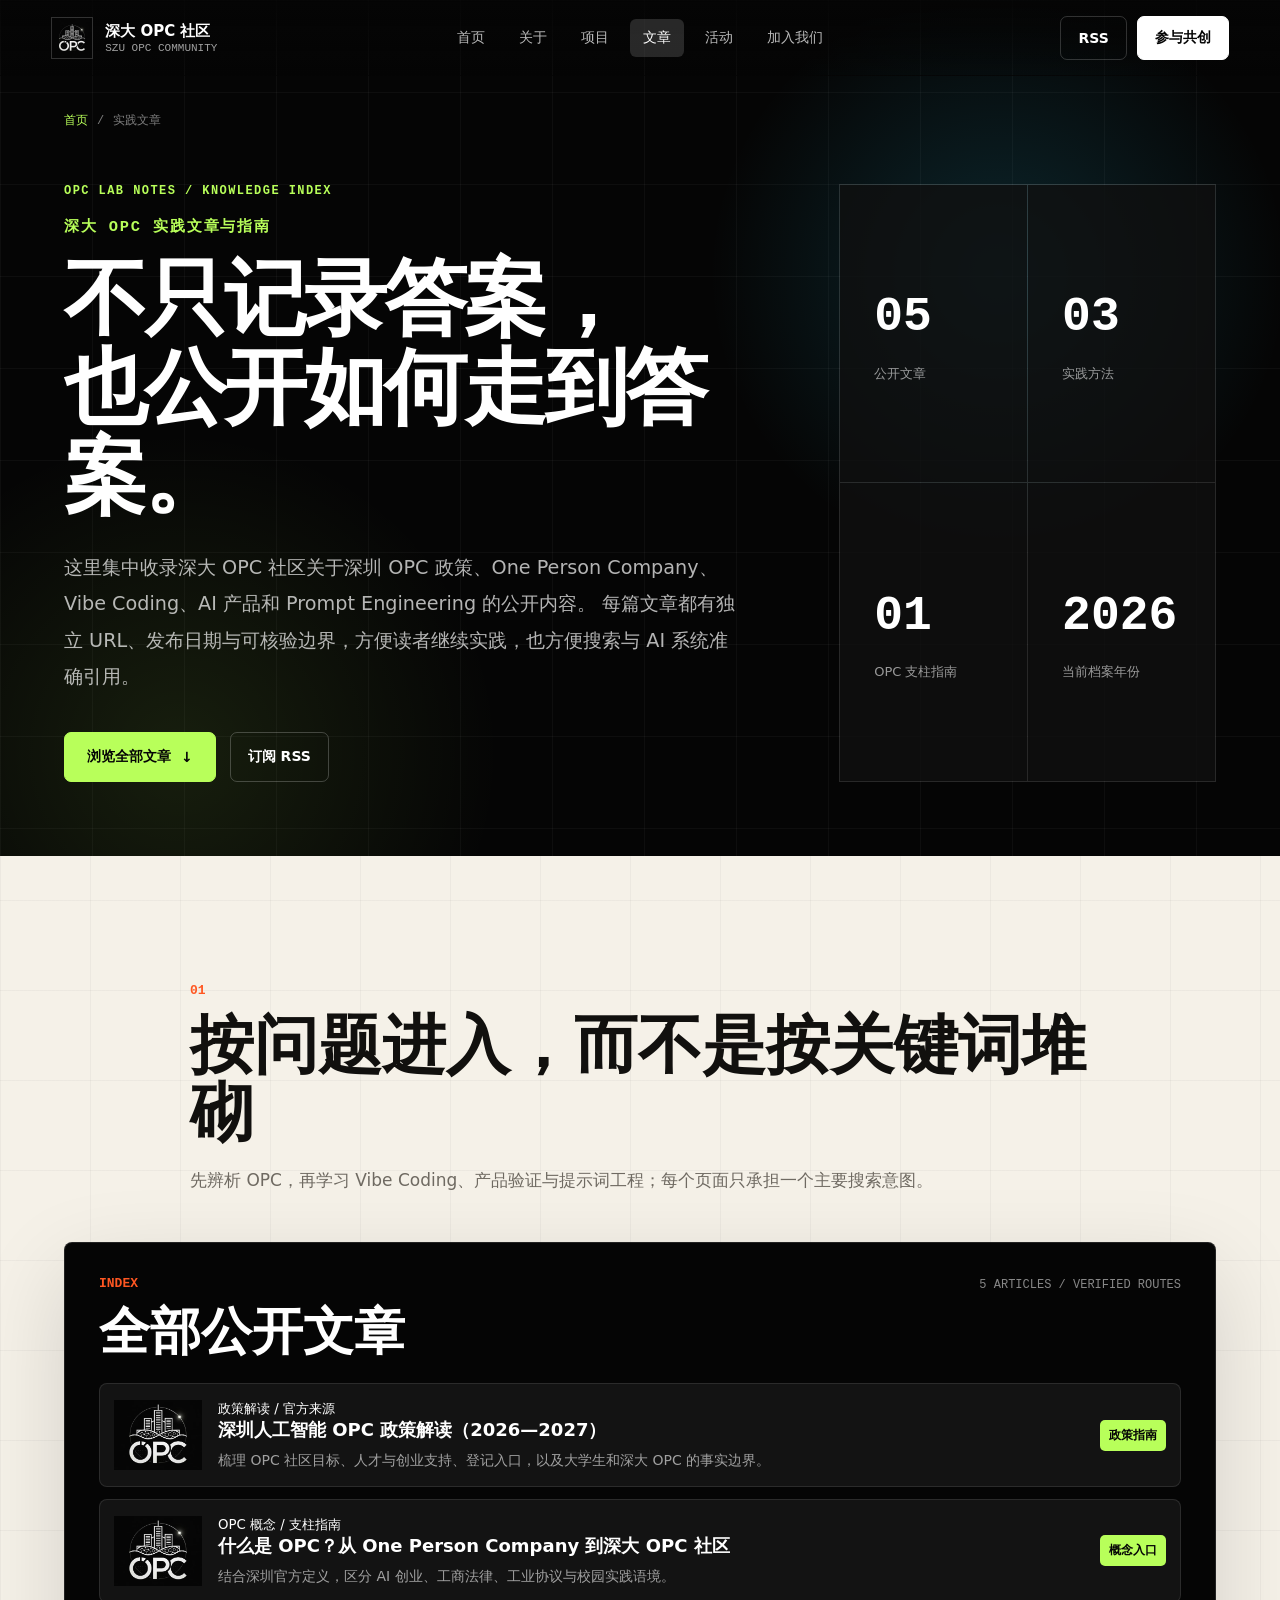
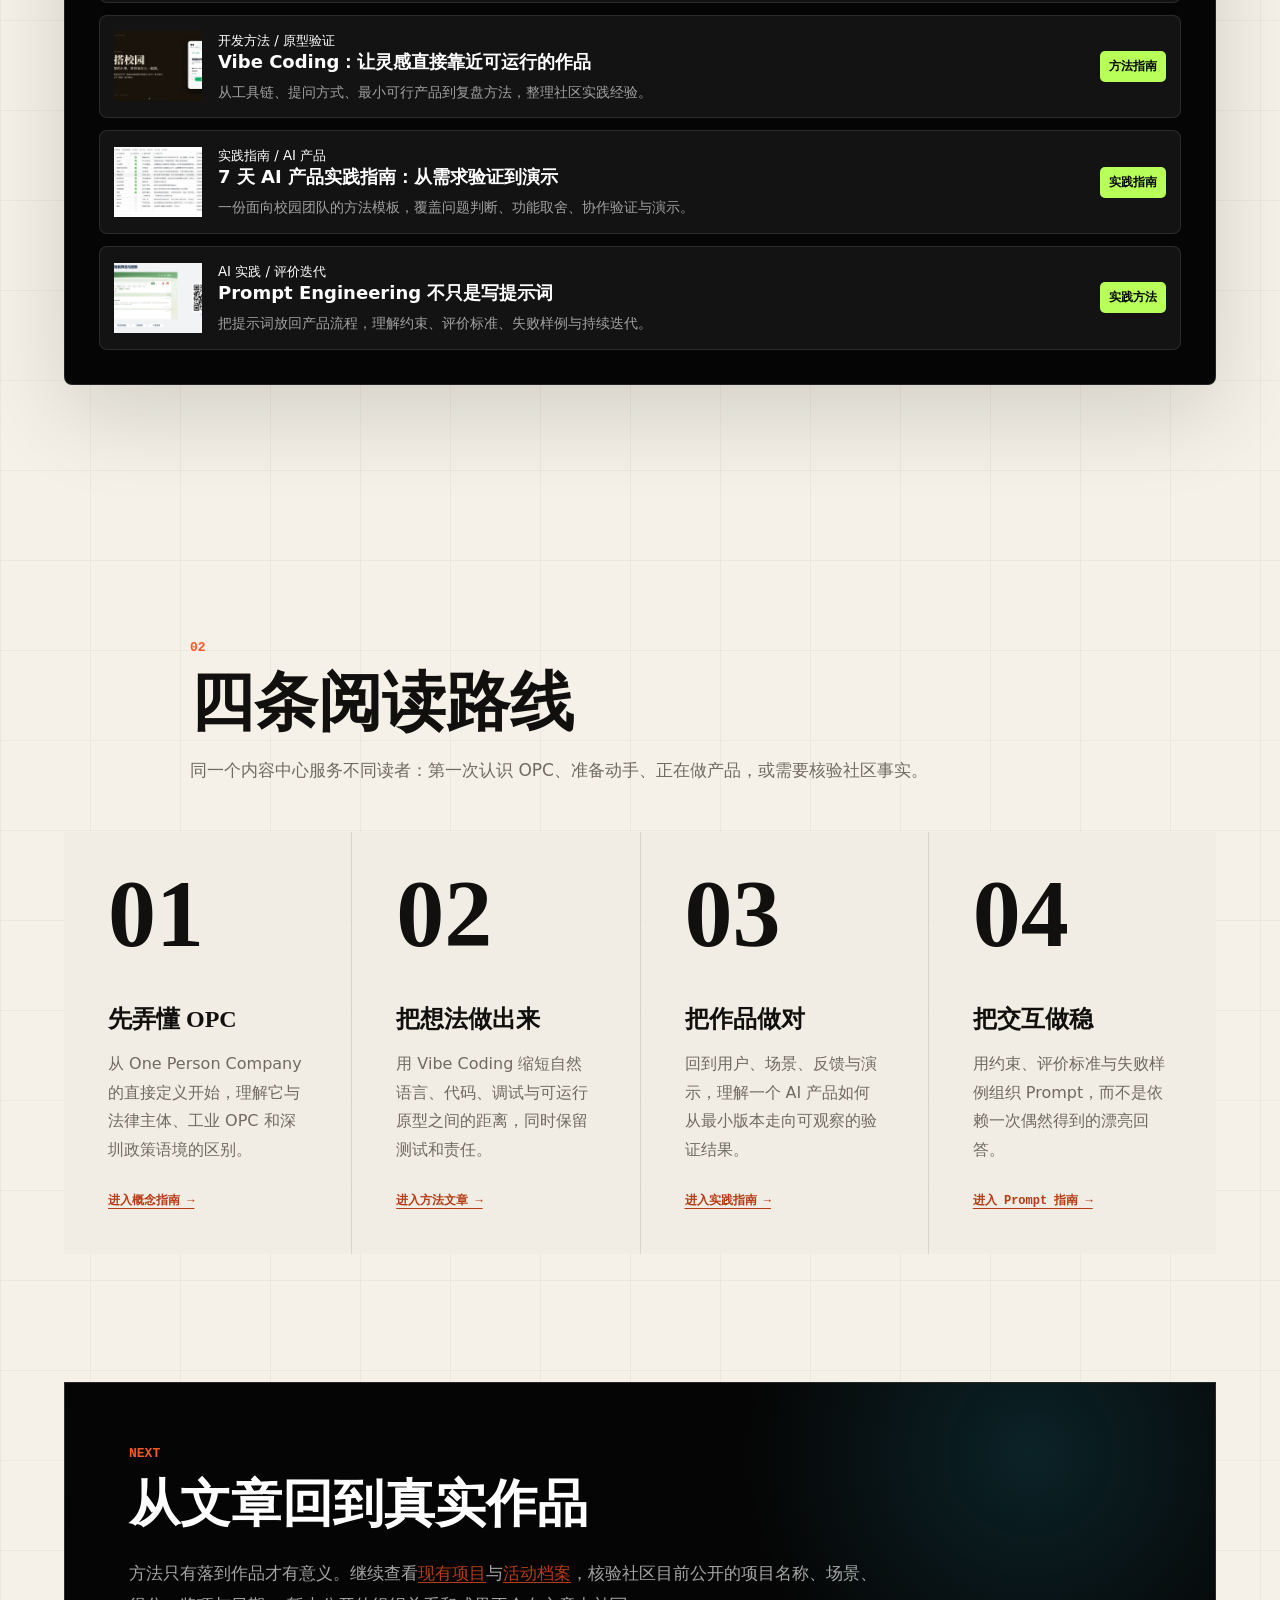
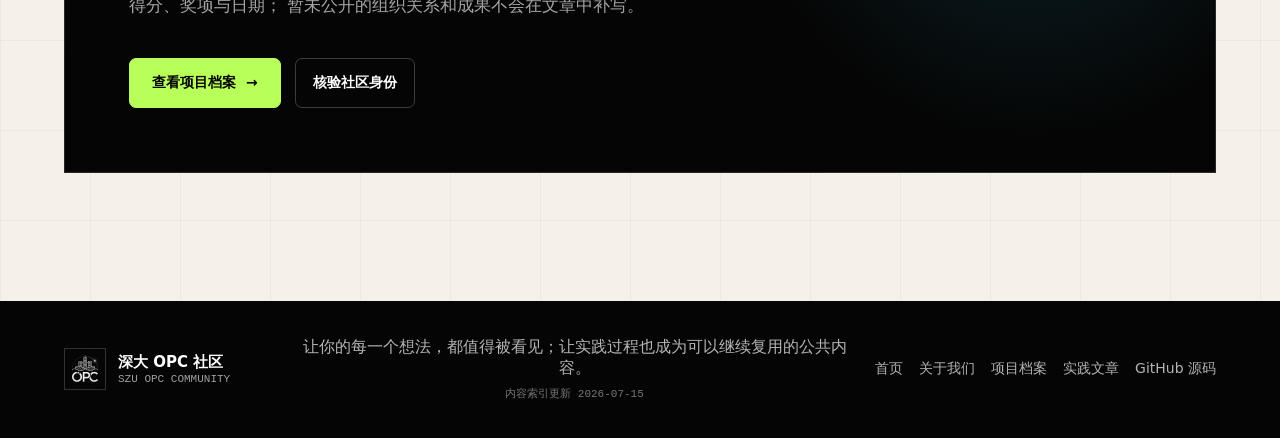
==== commit 1822d377: "feat: strengthen OPC authority and policy content" ====
--- a/articles/index.html
+++ b/articles/index.html
@@ -5,7 +5,7 @@
     <meta name="viewport" content="width=device-width, initial-scale=1.0" />
     <meta
       name="description"
-      content="深大 OPC 社区实践文章与指南，集中收录 One Person Company、Vibe Coding、AI 产品实践、Prompt Engineering 与校园科创内容。"
+      content="深大 OPC 社区实践文章与指南，集中收录深圳人工智能 OPC 政策、One Person Company、Vibe Coding、AI 产品实践、Prompt Engineering 与校园科创内容。"
     />
     <meta
       name="robots"
@@ -26,7 +26,7 @@
     <meta property="og:title" content="深大 OPC 实践文章｜One Person Company、Vibe Coding 与 AI 项目" />
     <meta
       property="og:description"
-      content="从 OPC 概念、Vibe Coding 方法到 AI 产品实践，按主题浏览深大 OPC 社区的可引用内容。"
+      content="从深圳 OPC 政策、OPC 概念、Vibe Coding 方法到 AI 产品实践，按主题浏览深大 OPC 社区的可引用内容。"
     />
     <meta property="og:url" content="https://szu-opc.pages.dev/articles/" />
     <meta property="og:image" content="https://szu-opc.pages.dev/LOGO.jpg" />
@@ -51,14 +51,16 @@
             "@type": "Organization",
             "@id": "https://szu-opc.pages.dev/#organization",
             "name": "深大 OPC 社区",
-            "alternateName": ["深圳大学 OPC 社区", "深大 OPC", "SZU OPC Community"],
+            "alternateName": ["深大OPC", "深大OPC社区", "深圳大学 OPC 社区", "深圳大学OPC社区", "深圳大学 OPC", "深圳大学OPC", "SZU OPC Community"],
             "url": "https://szu-opc.pages.dev/",
             "logo": {
               "@type": "ImageObject",
               "url": "https://szu-opc.pages.dev/LOGO.jpg",
               "width": 640,
               "height": 640
-            }
+            },
+            "description": "面向深圳大学学生、教师与研究者、校友及合作伙伴的 One Person Company、Vibe Coding 与 AI 项目实践社区。",
+            "disambiguatingDescription": "深大 OPC 社区的信息入口；不是深圳大学门户网站，不依据名称主张校方授权、主办、指导或组织隶属。"
           },
           {
             "@type": "WebSite",
@@ -73,42 +75,48 @@
             "@id": "https://szu-opc.pages.dev/articles/#webpage",
             "url": "https://szu-opc.pages.dev/articles/",
             "name": "深大 OPC 实践文章｜One Person Company、Vibe Coding 与 AI 项目",
-            "description": "深大 OPC 社区关于 OPC 概念、Vibe Coding、AI 产品和 Prompt Engineering 的文章索引。",
+            "description": "深大 OPC 社区关于深圳 OPC 政策、OPC 概念、Vibe Coding、AI 产品和 Prompt Engineering 的文章索引。",
             "isPartOf": { "@id": "https://szu-opc.pages.dev/#website" },
             "about": { "@id": "https://szu-opc.pages.dev/#organization" },
             "mainEntity": { "@id": "https://szu-opc.pages.dev/articles/#article-list" },
             "breadcrumb": { "@id": "https://szu-opc.pages.dev/articles/#breadcrumb" },
-            "dateModified": "2026-07-14",
+            "dateModified": "2026-07-15",
             "inLanguage": "zh-CN"
           },
           {
             "@type": "ItemList",
             "@id": "https://szu-opc.pages.dev/articles/#article-list",
             "name": "深大 OPC 社区公开文章",
-            "numberOfItems": 4,
+            "numberOfItems": 5,
             "itemListOrder": "https://schema.org/ItemListOrderDescending",
             "itemListElement": [
               {
                 "@type": "ListItem",
                 "position": 1,
+                "url": "https://szu-opc.pages.dev/articles/shenzhen-opc-policy-2026",
+                "name": "深圳人工智能 OPC 政策解读（2026—2027）"
+              },
+              {
+                "@type": "ListItem",
+                "position": 2,
                 "url": "https://szu-opc.pages.dev/articles/what-is-opc",
                 "name": "什么是 OPC？从 One Person Company 到深大 OPC 社区"
               },
               {
                 "@type": "ListItem",
-                "position": 2,
+                "position": 3,
                 "url": "https://szu-opc.pages.dev/articles/vibe-coding",
                 "name": "Vibe Coding：让灵感直接靠近可运行的作品"
               },
               {
                 "@type": "ListItem",
-                "position": 3,
+                "position": 4,
                 "url": "https://szu-opc.pages.dev/articles/ai-product-7-days",
                 "name": "7 天 AI 产品实践指南：从需求验证到演示"
               },
               {
                 "@type": "ListItem",
-                "position": 4,
+                "position": 5,
                 "url": "https://szu-opc.pages.dev/articles/prompt-engineering",
                 "name": "Prompt Engineering 不只是写提示词"
               }
@@ -192,7 +200,7 @@
                 不只记录答案，<br />也公开如何走到答案。
               </h1>
               <p>
-                这里集中收录深大 OPC 社区关于 One Person Company、Vibe Coding、AI 产品和 Prompt Engineering 的公开内容。
+                这里集中收录深大 OPC 社区关于深圳 OPC 政策、One Person Company、Vibe Coding、AI 产品和 Prompt Engineering 的公开内容。
                 每篇文章都有独立 URL、发布日期与可核验边界，方便读者继续实践，也方便搜索与 AI 系统准确引用。
               </p>
               <div class="hero-actions">
@@ -202,7 +210,7 @@
             </div>
 
             <dl class="hero-stats fact-grid reveal" aria-label="内容中心数据">
-              <div><dt>04</dt><dd>公开文章</dd></div>
+              <div><dt>05</dt><dd>公开文章</dd></div>
               <div><dt>03</dt><dd>实践方法</dd></div>
               <div><dt>01</dt><dd>OPC 支柱指南</dd></div>
               <div><dt>2026</dt><dd>当前档案年份</dd></div>
@@ -224,9 +232,20 @@
               <span class="section-number">INDEX</span>
               <h2>全部公开文章</h2>
             </div>
-            <span class="panel-label">4 ARTICLES / VERIFIED ROUTES</span>
+            <span class="panel-label">5 ARTICLES / VERIFIED ROUTES</span>
           </div>
           <div class="post-list">
+            <article>
+              <a class="post-card" href="./shenzhen-opc-policy-2026">
+                <img src="../LOGO.jpg" alt="深圳人工智能 OPC 政策解读封面" width="640" height="640" loading="lazy" decoding="async" />
+                <div>
+                  <small>政策解读 / 官方来源</small>
+                  <h3>深圳人工智能 OPC 政策解读（2026—2027）</h3>
+                  <p>梳理 OPC 社区目标、人才与创业支持、登记入口，以及大学生和深大 OPC 的事实边界。</p>
+                </div>
+                <span class="post-detail-link">政策指南</span>
+              </a>
+            </article>
             <article>
               <a class="post-card" href="./what-is-opc">
                 <img src="../LOGO.jpg" alt="什么是 OPC 概念指南封面" width="640" height="640" loading="lazy" decoding="async" />
@@ -335,7 +354,7 @@
       </a>
       <p>
         让你的每一个想法，都值得被看见；让实践过程也成为可以继续复用的公共内容。<br />
-        <small>内容索引更新 <time datetime="2026-07-14">2026-07-14</time></small>
+        <small>内容索引更新 <time datetime="2026-07-15">2026-07-15</time></small>
       </p>
       <div class="footer-links">
         <a href="../">首页</a>
@@ -346,5 +365,12 @@
       </div>
     </footer>
     <script src="../script.js"></script>
+    <!-- Cloudflare Web Analytics -->
+    <script
+      type="module"
+      src="https://static.cloudflareinsights.com/beacon.min.js"
+      data-cf-beacon='{"token":"05f66a3d12f74f93a8ef1a1a5f1fec0f"}'
+    ></script>
+    <!-- End Cloudflare Web Analytics -->
   </body>
 </html>
